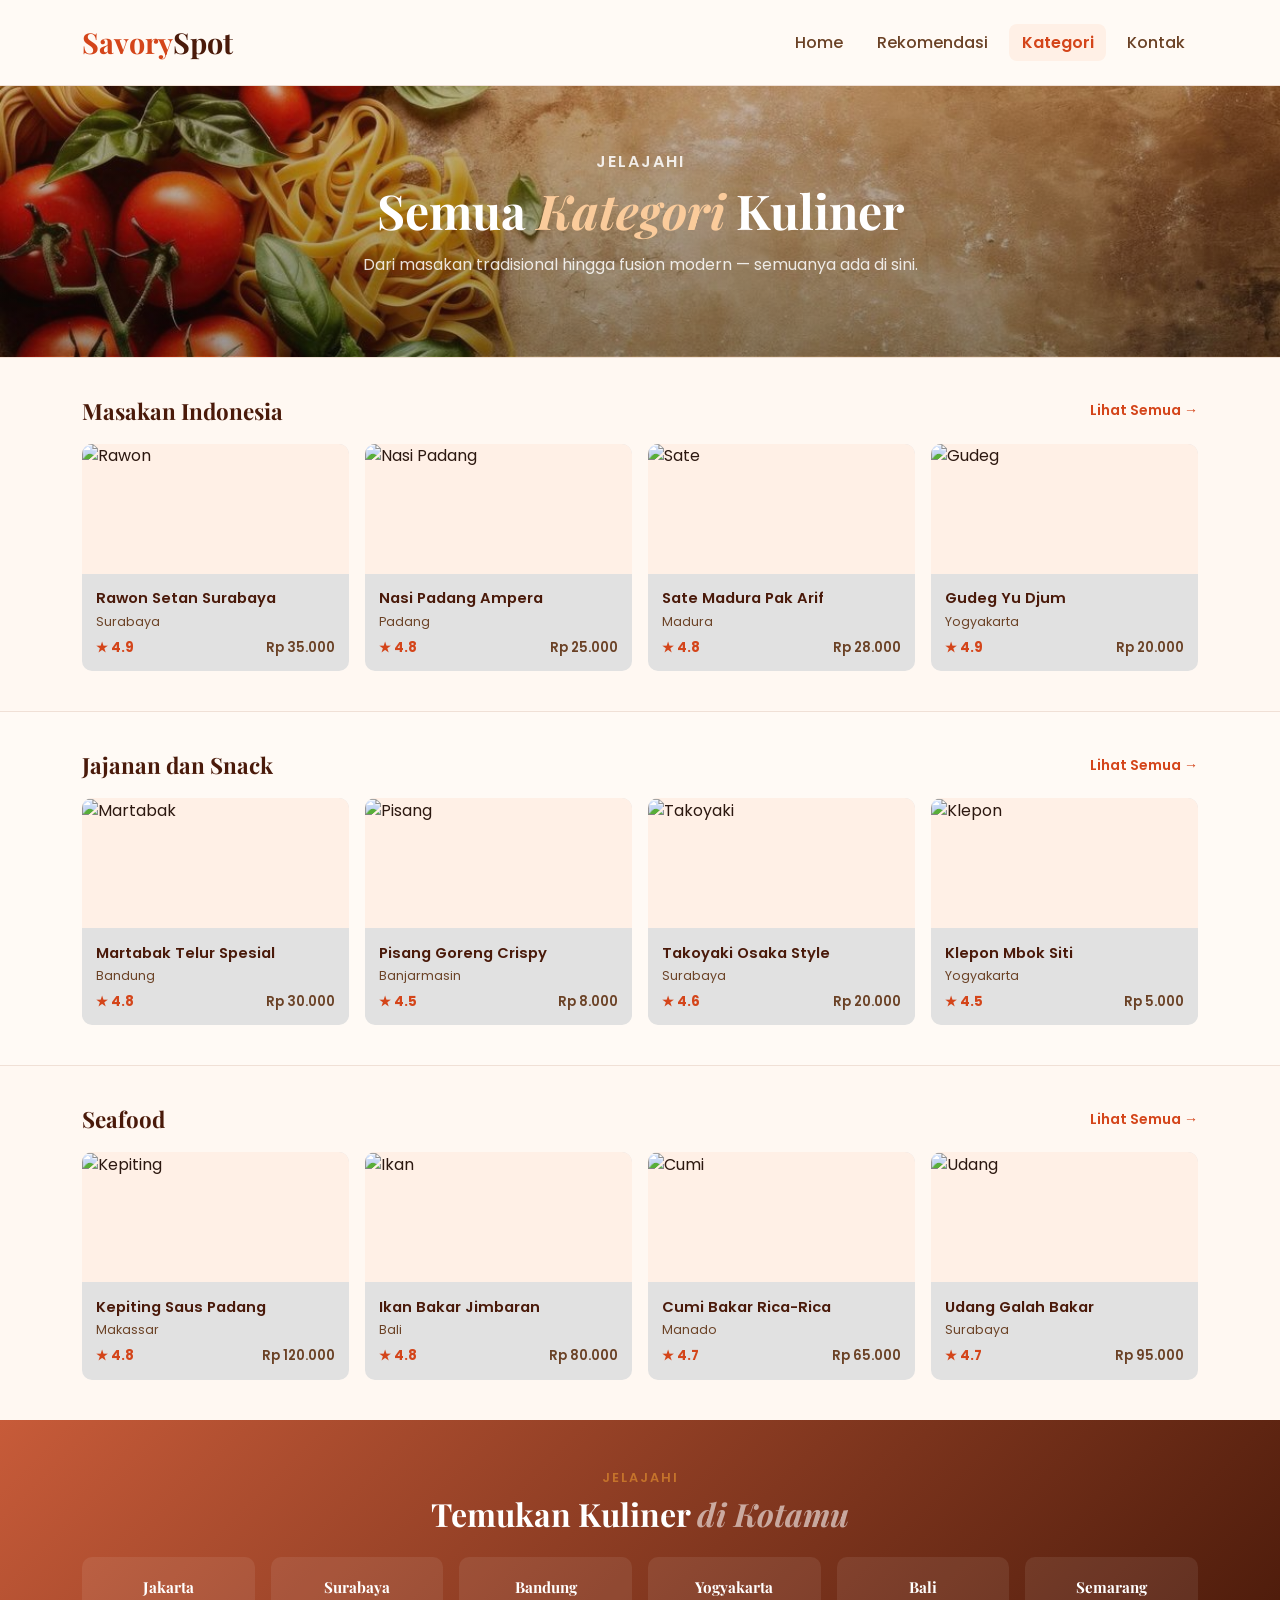
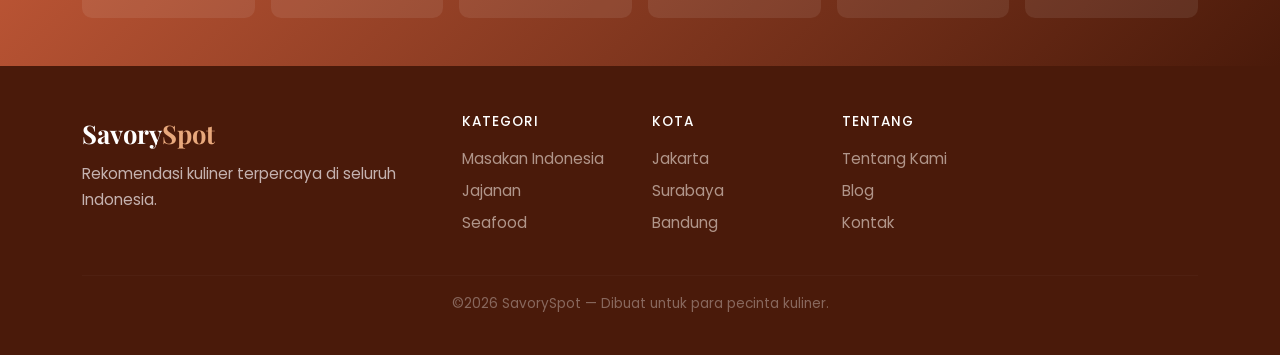
==== kategori.html @ 8c958697 "Add files via upload" ====
<!DOCTYPE html>
<html lang="id">
<head>
  <meta charset="UTF-8" />
  <meta name="viewport" content="width=device-width, initial-scale=1.0" />
  <title>Kategori — SavorySpot</title>
  <link href="https://cdnjs.cloudflare.com/ajax/libs/bootstrap/5.3.2/css/bootstrap.min.css" rel="stylesheet" />
  <link href="https://fonts.googleapis.com/css2?family=Playfair+Display:ital,wght@0,700;1,700&family=Poppins:wght@400;500;600;700&display=swap" rel="stylesheet" />
  <link rel="stylesheet" href="kategori.css" />
</head>
<body>

  <nav class="navbar navbar-expand-lg sticky-top">
    <div class="container">
      <a class="navbar-brand" href="home.html">Savory<span>Spot</span></a>
      <button class="navbar-toggler" type="button" data-bs-toggle="collapse" data-bs-target="#menuNav">
        <span class="navbar-toggler-icon"></span>
      </button>
      <div class="collapse navbar-collapse justify-content-end" id="menuNav">
        <ul class="navbar-nav gap-2">
          <li class="nav-item"><a class="nav-link" href="index.html">Home</a></li>
          <li class="nav-item"><a class="nav-link" href="rekomendasi.html">Rekomendasi</a></li>
          <li class="nav-item"><a class="nav-link aktif" href="kategori.html">Kategori</a></li>
          <li class="nav-item"><a class="nav-link" href="kontak.html">Kontak</a></li>
        </ul>
      </div>
    </div>
  </nav>

  <section class="header-halaman">
    <div class="container text-center">
      <p class="label">JELAJAHI</p>
      <h1>Semua <em>Kategori</em> Kuliner</h1>
      <p>Dari masakan tradisional hingga fusion modern — semuanya ada di sini.</p>
    </div>
  </section>

  <!-- MASAKAN INDONESIA -->
  <section class="seksi-makanan" id="indonesia">
    <div class="container">
      <div class="judul-seksi">
        <h2>Masakan Indonesia</h2>
        <a href="rekomendasi.html" class="link-semua">Lihat Semua →</a>
      </div>
      <div class="row g-3">
        <div class="col-6 col-md-3">
          <div class="kartu-kecil">
            <div class="kk-foto"><img src="https://i.pinimg.com/736x/e2/7d/fb/e27dfba4fd99f35994950bc846e9a351.jpg" alt="Rawon" /></div>
            <div class="kk-isi">
              <div class="kk-nama">Rawon Setan Surabaya</div>
              <div class="kk-lokasi">Surabaya</div>
              <div class="kk-bawah"><span class="kk-rating">★ 4.9</span><span class="kk-harga">Rp 35.000</span></div>
            </div>
          </div>
        </div>
        <div class="col-6 col-md-3">
          <div class="kartu-kecil">
            <div class="kk-foto"><img src="https://i.pinimg.com/736x/32/4e/29/324e293b7036ab182ef052e3997b4f14.jpg" alt="Nasi Padang" /></div>
            <div class="kk-isi">
              <div class="kk-nama">Nasi Padang Ampera</div>
              <div class="kk-lokasi">Padang</div>
              <div class="kk-bawah"><span class="kk-rating">★ 4.8</span><span class="kk-harga">Rp 25.000</span></div>
            </div>
          </div>
        </div>
        <div class="col-6 col-md-3">
          <div class="kartu-kecil">
            <div class="kk-foto"><img src="https://i.pinimg.com/736x/c7/4c/f9/c74cf9e1f03318660769c7e12c3b245c.jpg" alt="Sate" /></div>
            <div class="kk-isi">
              <div class="kk-nama">Sate Madura Pak Arif</div>
              <div class="kk-lokasi">Madura</div>
              <div class="kk-bawah"><span class="kk-rating">★ 4.8</span><span class="kk-harga">Rp 28.000</span></div>
            </div>
          </div>
        </div>
        <div class="col-6 col-md-3">
          <div class="kartu-kecil">
            <div class="kk-foto"><img src="https://i.pinimg.com/1200x/19/fe/cb/19fecbe77f0d580864dfdad310eb67a2.jpg" alt="Gudeg" /></div>
            <div class="kk-isi">
              <div class="kk-nama">Gudeg Yu Djum</div>
              <div class="kk-lokasi">Yogyakarta</div>
              <div class="kk-bawah"><span class="kk-rating">★ 4.9</span><span class="kk-harga">Rp 20.000</span></div>
            </div>
          </div>
        </div>
      </div>
    </div>
  </section>

  <!-- JAJANAN -->
  <section class="seksi-makanan bg-putih" id="jajanan">
    <div class="container">
      <div class="judul-seksi">
        <h2>Jajanan dan Snack</h2>
        <a href="rekomendasi.html" class="link-semua">Lihat Semua →</a>
      </div>
      <div class="row g-3">
        <div class="col-6 col-md-3">
          <div class="kartu-kecil">
            <div class="kk-foto"><img src="https://i.pinimg.com/736x/9f/1c/fe/9f1cfed9a26135bb90e011c10942beb5.jpg" alt="Martabak" /></div>
            <div class="kk-isi">
              <div class="kk-nama">Martabak Telur Spesial</div>
              <div class="kk-lokasi">Bandung</div>
              <div class="kk-bawah"><span class="kk-rating">★ 4.8</span><span class="kk-harga">Rp 30.000</span></div>
            </div>
          </div>
        </div>
        <div class="col-6 col-md-3">
          <div class="kartu-kecil">
            <div class="kk-foto"><img src="https://i.pinimg.com/736x/a4/cf/25/a4cf25ba39e4b3d9e54c5f979df4502f.jpg" alt="Pisang" /></div>
            <div class="kk-isi">
              <div class="kk-nama">Pisang Goreng Crispy</div>
              <div class="kk-lokasi">Banjarmasin</div>
              <div class="kk-bawah"><span class="kk-rating">★ 4.5</span><span class="kk-harga">Rp 8.000</span></div>
            </div>
          </div>
        </div>
        <div class="col-6 col-md-3">
          <div class="kartu-kecil">
            <div class="kk-foto"><img src="https://i.pinimg.com/1200x/0c/cc/bb/0cccbb3bd4b81025047cb942ee5e5b1a.jpg" alt="Takoyaki" /></div>
            <div class="kk-isi">
              <div class="kk-nama">Takoyaki Osaka Style</div>
              <div class="kk-lokasi">Surabaya</div>
              <div class="kk-bawah"><span class="kk-rating">★ 4.6</span><span class="kk-harga">Rp 20.000</span></div>
            </div>
          </div>
        </div>
        <div class="col-6 col-md-3">
          <div class="kartu-kecil">
            <div class="kk-foto"><img src="https://i1-c.pinimg.com/736x/1a/3d/e3/1a3de3dff6219a815c5623024ca36a84.jpg" alt="Klepon" /></div>
            <div class="kk-isi">
              <div class="kk-nama">Klepon Mbok Siti</div>
              <div class="kk-lokasi">Yogyakarta</div>
              <div class="kk-bawah"><span class="kk-rating">★ 4.5</span><span class="kk-harga">Rp 5.000</span></div>
            </div>
          </div>
        </div>
      </div>
    </div>
  </section>

  <!-- SEAFOOD -->
  <section class="seksi-makanan" id="seafood">
    <div class="container">
      <div class="judul-seksi">
        <h2>Seafood</h2>
        <a href="rekomendasi.html" class="link-semua">Lihat Semua →</a>
      </div>
      <div class="row g-3">
        <div class="col-6 col-md-3">
          <div class="kartu-kecil">
            <div class="kk-foto"><img src="https://i.pinimg.com/736x/b2/7d/55/b27d555f42937e76979c2dbb1275b3b8.jpg" alt="Kepiting" /></div>
            <div class="kk-isi">
              <div class="kk-nama">Kepiting Saus Padang</div>
              <div class="kk-lokasi">Makassar</div>
              <div class="kk-bawah"><span class="kk-rating">★ 4.8</span><span class="kk-harga">Rp 120.000</span></div>
            </div>
          </div>
        </div>
        <div class="col-6 col-md-3">
          <div class="kartu-kecil">
            <div class="kk-foto"><img src="https://i.pinimg.com/736x/49/cc/95/49cc955cb1a67fe6e1c396873661c896.jpg" alt="Ikan" /></div>
            <div class="kk-isi">
              <div class="kk-nama">Ikan Bakar Jimbaran</div>
              <div class="kk-lokasi">Bali</div>
              <div class="kk-bawah"><span class="kk-rating">★ 4.8</span><span class="kk-harga">Rp 80.000</span></div>
            </div>
          </div>
        </div>
        <div class="col-6 col-md-3">
          <div class="kartu-kecil">
            <div class="kk-foto"><img src="https://i.pinimg.com/736x/17/62/d2/1762d235c83d1dafc35a07055ee05b0a.jpg" alt="Cumi" /></div>
            <div class="kk-isi">
              <div class="kk-nama">Cumi Bakar Rica-Rica</div>
              <div class="kk-lokasi">Manado</div>
              <div class="kk-bawah"><span class="kk-rating">★ 4.7</span><span class="kk-harga">Rp 65.000</span></div>
            </div>
          </div>
        </div>
        <div class="col-6 col-md-3">
          <div class="kartu-kecil">
            <div class="kk-foto"><img src="https://i.pinimg.com/236x/ab/13/62/ab13621aa5e748eeb344415e475b4ebb.jpg" alt="Udang" /></div>
            <div class="kk-isi">
              <div class="kk-nama">Udang Galah Bakar</div>
              <div class="kk-lokasi">Surabaya</div>
              <div class="kk-bawah"><span class="kk-rating">★ 4.7</span><span class="kk-harga">Rp 95.000</span></div>
            </div>
          </div>
        </div>
      </div>
    </div>
  </section>

  <!-- KOTA -->
  <section class="seksi-kota">
    <div class="container">
      <div class="text-center mb-4">
        <p class="label" style="color:#c5732b">JELAJAHI</p>
        <h2>Temukan Kuliner <em>di Kotamu</em></h2>
      </div>
      <div class="row g-3">
        <div class="col-6 col-md-4 col-lg-2"><a href="#jakarta" class="kotak-kota" onclick="klikKota(event,this)"><div>Jakarta</div></a></div>
        <div class="col-6 col-md-4 col-lg-2"><a href="#surabaya" class="kotak-kota" onclick="klikKota(event,this)"><div>Surabaya</div></a></div>
        <div class="col-6 col-md-4 col-lg-2"><a href="#bandung" class="kotak-kota" onclick="klikKota(event,this)"><div>Bandung</div></a></div>
        <div class="col-6 col-md-4 col-lg-2"><a href="#yogyakarta" class="kotak-kota" onclick="klikKota(event,this)"><div>Yogyakarta</div></a></div>
        <div class="col-6 col-md-4 col-lg-2"><a href="#bali" class="kotak-kota" onclick="klikKota(event,this)"><div>Bali</div></a></div>
        <div class="col-6 col-md-4 col-lg-2"><a href="#semarang" class="kotak-kota" onclick="klikKota(event,this)"><div>Semarang</div></a></div>
      </div>
    </div>
  </section>

  <footer>
    <div class="container">
      <div class="row g-4 mb-4">
        <div class="col-lg-4">
          <div class="footer-brand">Savory<span>Spot</span></div>
          <p>Rekomendasi kuliner terpercaya di seluruh Indonesia.</p>
        </div>
        <div class="col-lg-2 col-6">
          <h5>Kategori</h5>
          <ul>
            <li><a href="#indonesia">Masakan Indonesia</a></li>
            <li><a href="#jajanan">Jajanan</a></li>
            <li><a href="#seafood">Seafood</a></li>
          </ul>
        </div>
        <div class="col-lg-2 col-6">
          <h5>Kota</h5>
          <ul>
            <li><a href="#jakarta">Jakarta</a></li>
            <li><a href="#surabaya">Surabaya</a></li>
            <li><a href="#bandung">Bandung</a></li>
          </ul>
        </div>
        <div class="col-lg-2 col-6">
          <h5>Tentang</h5>
          <ul>
            <li><a href="#tentang kami">Tentang Kami</a></li>
            <li><a href="#blog">Blog</a></li>
            <li><a href="kontak.html">Kontak</a></li>
          </ul>
        </div>
      </div>
      <hr />
      <p class="footer-bawah">©2026 SavorySpot — Dibuat untuk para pecinta kuliner.</p>
    </div>
  </footer>
  <script src="script.js"></script>
</body>
</html>
---- kategori.css ----
@import url('https://fonts.googleapis.com/css2?family=Playfair+Display:ital,wght@0,700;1,700&family=Poppins:wght@400;500;600;700&display=swap');

:root {
  --pink: #D4451A;
  --pink-gelap: #4A1A0A;
  --pink-muda: #FFF0E6;
  --pink-soft: #FFDAC1;
  --putih: #FFFAF5;
  --teks: #2C1810;
  --teks-abu: #6B4226;
  --bg: #FFF8F2;
}

* { margin: 0; padding: 0; box-sizing: border-box; }
html { scroll-behavior: smooth; }

body {
  font-family: 'Poppins', sans-serif;
  background: var(--bg);
  color: var(--teks);
  font-size: 16px;
}

/* NAVBAR */
.navbar {
  background: var(--putih) !important;
  border-bottom: 1px solid #f0e0d6;
  padding: 1rem 0;
}
.navbar-brand {
  font-family: 'Playfair Display', serif;
  font-size: 1.8rem;
  font-weight: 700;
  color: var(--pink) !important;
  text-decoration: none;
}
.navbar-brand span { color: var(--pink-gelap); }
.nav-link {
  color: var(--teks-abu) !important;
  font-weight: 500;
  font-size: 1rem;
  padding: 0.4rem 0.8rem !important;
  border-radius: 8px;
  transition: all 0.2s;
}
.nav-link:hover, .nav-link.aktif {
  color: var(--pink) !important;
  font-weight: 600;
  background: var(--pink-muda);
}

/* HEADER */
.header-halaman {
  background: linear-gradient(#4a1a0a4f, #08080867), url('bg1.jpg');
  background-position: center;
  background-size: cover;
  padding: 4rem 2rem;
  color: white;
}
.label {
  font-size: 0.8rem;
  letter-spacing: 2px;
  text-transform: uppercase;
  color: #FFD4A8;
  font-weight: 600;
  margin-bottom: 0.5rem;
}
.header-halaman h1 {
  font-family: 'Playfair Display', serif;
  font-size: clamp(2rem, 5vw, 3rem);
  font-weight: 700;
  margin-bottom: 0.8rem;
}
.header-halaman h1 em { color: #facb9b; font-style: italic; }
.header-halaman p { font-size: 1rem; color: rgba(255,255,255,0.85); }

/* SEKSI MAKANAN */
.seksi-makanan {
  padding: 2.5rem 0;
  border-top: 1px solid #f0e0d6;
}
.seksi-makanan.bg-putih { background: var(--putih); }

.judul-seksi {
  display: flex;
  align-items: center;
  justify-content: space-between;
  margin-bottom: 1.2rem;
  flex-wrap: wrap;
  gap: 0.5rem;
}
.judul-seksi h2 {
  font-family: 'Playfair Display', serif;
  font-size: 1.4rem;
  font-weight: 700;
  color: var(--pink-gelap);
  margin: 0;
}
.link-semua {
  color: var(--pink);
  font-size: 0.88rem;
  font-weight: 600;
  text-decoration: none;
  transition: opacity 0.2s;
}
.link-semua:hover { opacity: 0.7; }

/* KARTU KECIL */
.kartu-kecil {
  background: rgb(225, 225, 225);
  border-radius: 10px;
  overflow: hidden;
  cursor: pointer;
  transition: transform 0.2s;
}
.kartu-kecil:hover { transform: translateY(-3px); }

.kk-foto {
  height: 130px;
  overflow: hidden;
  background: var(--pink-muda);
}
.kk-foto img {
  width: 100%;
  height: 100%;
  object-fit: cover;
}

.kk-isi { padding: 0.85rem; }
.kk-nama {
  font-size: 0.92rem;
  font-weight: 600;
  color: var(--pink-gelap);
  margin-bottom: 0.2rem;
}
.kk-lokasi {
  font-size: 0.78rem;
  color: var(--teks-abu);
  margin-bottom: 0.4rem;
}
.kk-bawah { display: flex; justify-content: space-between; }
.kk-rating {
  font-size: 0.82rem;
  font-weight: 700;
  color: var(--pink);
}
.kk-harga {
  font-size: 0.82rem;
  font-weight: 600;
  color: var(--teks-abu);
}

/* SEKSI KOTA */
.seksi-kota {
  background: linear-gradient(135deg, #C75B39, #4A1A0A);
  padding: 3rem 0;
}
.seksi-kota h2 {
  font-family: 'Playfair Display', serif;
  font-size: clamp(1.4rem, 3vw, 2rem);
  color: white;
  font-weight: 700;
}
.seksi-kota h2 em { color: #fbf9f897; font-style: italic; }

.kotak-kota {
  display: flex;
  align-items: center;
  justify-content: center;
  background: rgba(255,255,255,0.08);
  border-radius: 10px;
  padding: 1.2rem 1rem;
  text-align: center;
  text-decoration: none;
  transition: background 0.2s;
  cursor: pointer;
}
.kotak-kota div {
  font-family: 'Playfair Display', serif;
  font-size: 0.95rem;
  font-weight: 700;
  color: white;
}
.kotak-kota:hover { background: rgba(249, 238, 238, 0.15); }



/* FOOTER */
footer {
  background: var(--pink-gelap);
  color: rgba(250,243,246,0.7);
  padding: 3rem 0 1.5rem;
}
.footer-brand {
  font-family: 'Playfair Display', serif;
  font-size: 1.6rem;
  font-weight: 700;
  color: white;
  margin-bottom: 0.5rem;
}
.footer-brand span { color: #E8A87C; }
footer p { font-size: 0.95rem; line-height: 1.7; }
footer h5 {
  color: white;
  font-size: 0.85rem;
  letter-spacing: 1px;
  text-transform: uppercase;
  margin-bottom: 1rem;
}
footer ul { list-style: none; padding: 0; }
footer ul li { margin-bottom: 0.5rem; }
footer ul a {
  color: rgba(245,232,224,0.6);
  font-size: 0.95rem;
  text-decoration: none;
  transition: color 0.2s;
}
footer ul a:hover { color: #E8A87C; }
footer hr { border-color: rgba(255,255,255,0.1); }
.footer-bawah {
  text-align: center;
  font-size: 0.85rem;
  color: rgba(251,250,250,0.35);
}
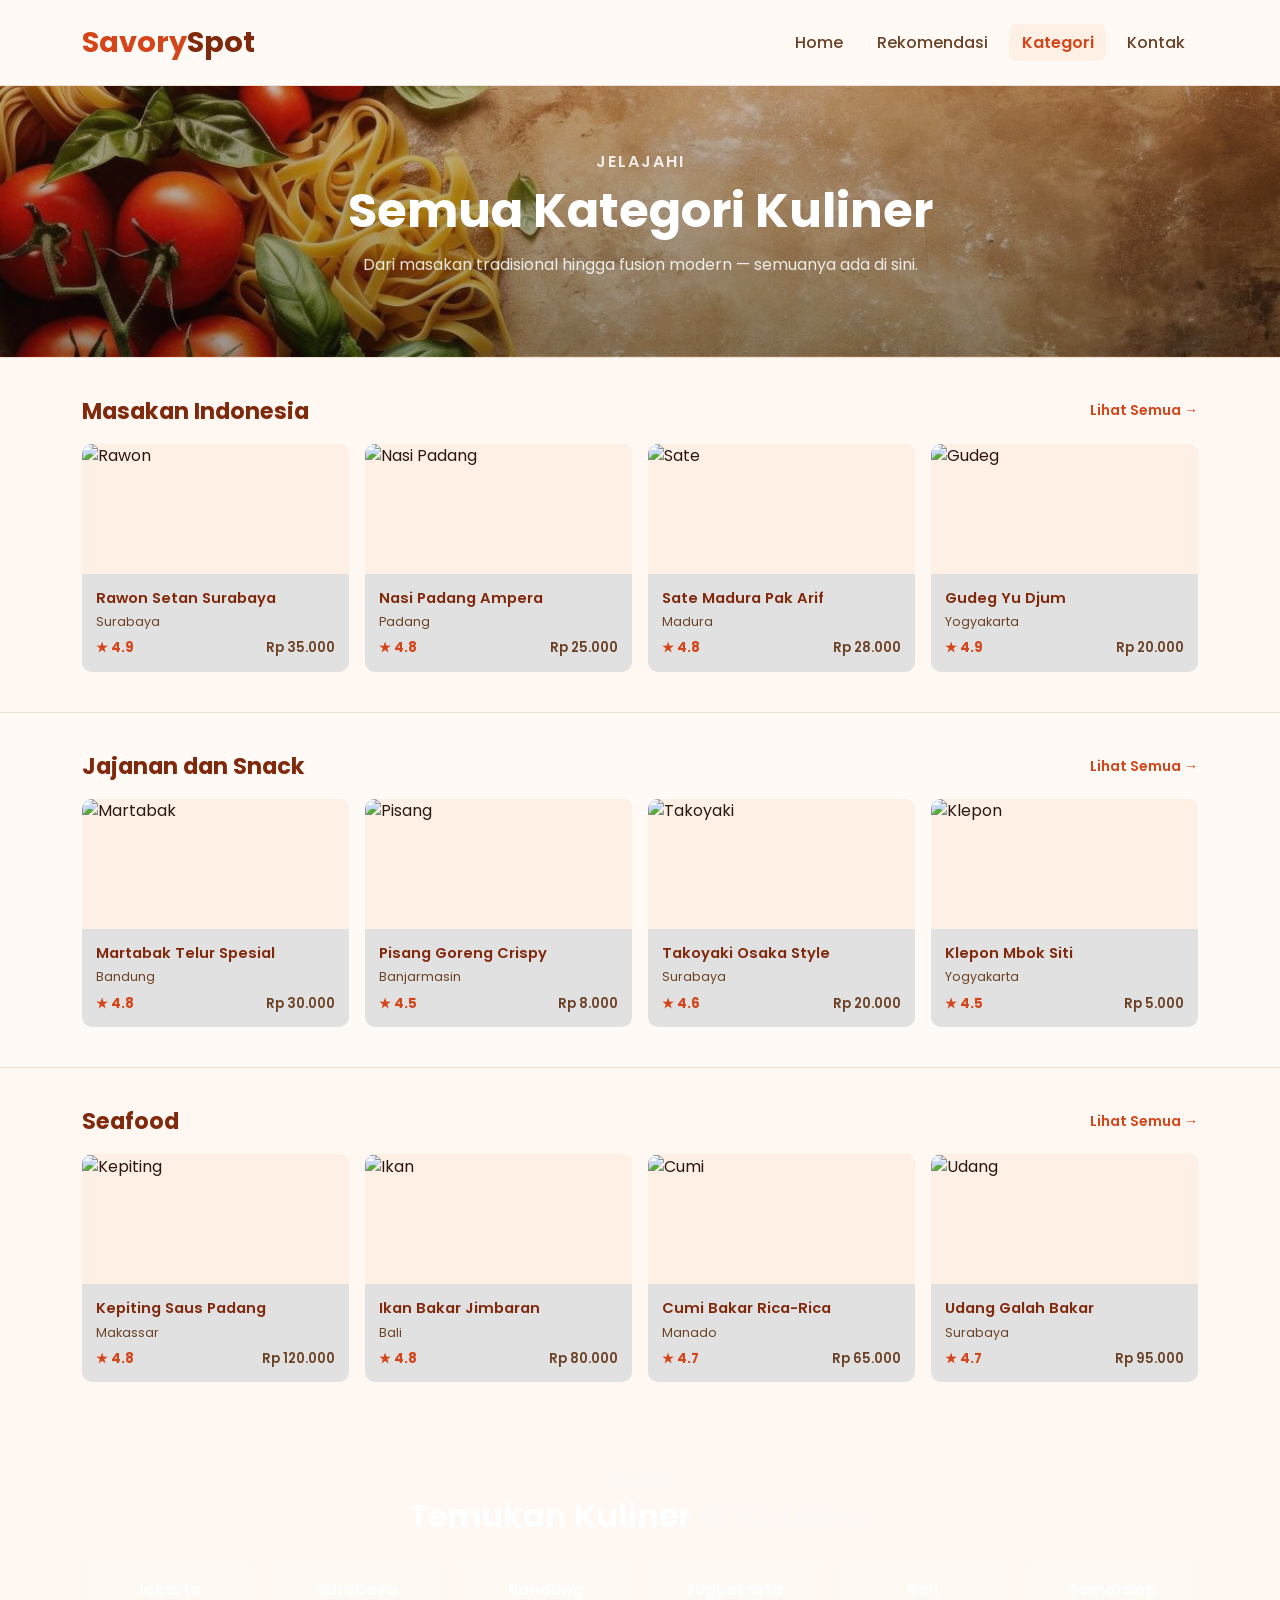
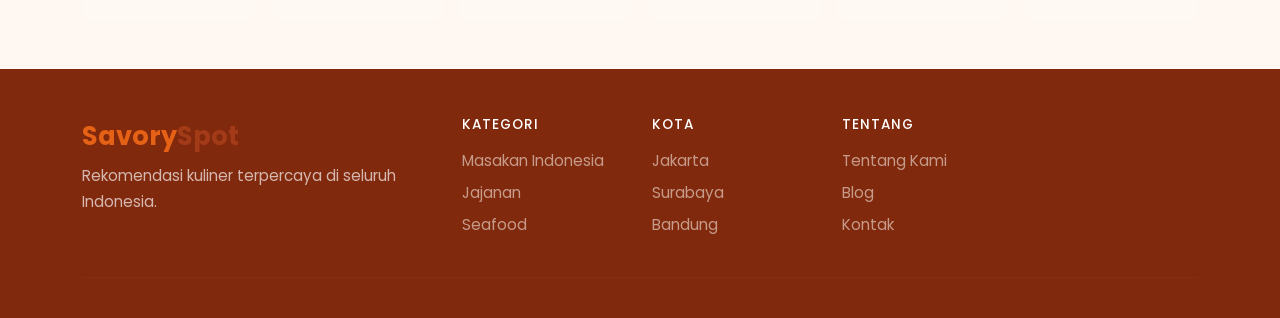
==== commit bdb504eb: "Update kategori.html" ====
--- a/kategori.html
+++ b/kategori.html
@@ -10,6 +10,8 @@
 </head>
 <body>
 
+
+  <!--NAVBAR -->
   <nav class="navbar navbar-expand-lg sticky-top">
     <div class="container">
       <a class="navbar-brand" href="home.html">Savory<span>Spot</span></a>
@@ -26,14 +28,16 @@
       </div>
     </div>
   </nav>
-
-  <section class="header-halaman">
+   <section class="header-halaman">
     <div class="container text-center">
       <p class="label">JELAJAHI</p>
       <h1>Semua <em>Kategori</em> Kuliner</h1>
       <p>Dari masakan tradisional hingga fusion modern — semuanya ada di sini.</p>
     </div>
   </section>
+  <!--NAVBAR PENUTUP-->
+
+
 
   <!-- MASAKAN INDONESIA -->
   <section class="seksi-makanan" id="indonesia">
@@ -191,20 +195,22 @@
     </div>
   </section>
 
+
+  
   <!-- KOTA -->
   <section class="seksi-kota">
     <div class="container">
       <div class="text-center mb-4">
-        <p class="label" style="color:#c5732b">JELAJAHI</p>
+        <p class="label" style="color:#f9f9f8">JELAJAHI</p>
         <h2>Temukan Kuliner <em>di Kotamu</em></h2>
       </div>
       <div class="row g-3">
-        <div class="col-6 col-md-4 col-lg-2"><a href="#jakarta" class="kotak-kota" onclick="klikKota(event,this)"><div>Jakarta</div></a></div>
-        <div class="col-6 col-md-4 col-lg-2"><a href="#surabaya" class="kotak-kota" onclick="klikKota(event,this)"><div>Surabaya</div></a></div>
-        <div class="col-6 col-md-4 col-lg-2"><a href="#bandung" class="kotak-kota" onclick="klikKota(event,this)"><div>Bandung</div></a></div>
-        <div class="col-6 col-md-4 col-lg-2"><a href="#yogyakarta" class="kotak-kota" onclick="klikKota(event,this)"><div>Yogyakarta</div></a></div>
-        <div class="col-6 col-md-4 col-lg-2"><a href="#bali" class="kotak-kota" onclick="klikKota(event,this)"><div>Bali</div></a></div>
-        <div class="col-6 col-md-4 col-lg-2"><a href="#semarang" class="kotak-kota" onclick="klikKota(event,this)"><div>Semarang</div></a></div>
+        <div class="col-6 col-md-4 col-lg-2"><a href="#jakarta" class="kotak-kota"><div>Jakarta</div></a></div>
+        <div class="col-6 col-md-4 col-lg-2"><a href="#surabaya" class="kotak-kota"><div>Surabaya</div></a></div>
+        <div class="col-6 col-md-4 col-lg-2"><a href="#bandung" class="kotak-kota" ><div>Bandung</div></a></div>
+        <div class="col-6 col-md-4 col-lg-2"><a href="#yogyakarta" class="kotak-kota"><div>Yogyakarta</div></a></div>
+        <div class="col-6 col-md-4 col-lg-2"><a href="#bali" class="kotak-kota"><div>Bali</div></a></div>
+        <div class="col-6 col-md-4 col-lg-2"><a href="#semarang" class="kotak-kota"><div>Semarang</div></a></div>
       </div>
     </div>
   </section>
@@ -242,9 +248,8 @@
         </div>
       </div>
       <hr />
-      <p class="footer-bawah">©2026 SavorySpot — Dibuat untuk para pecinta kuliner.</p>
     </div>
   </footer>
   <script src="script.js"></script>
 </body>
-</html>+</html>
--- a/kategori.css
+++ b/kategori.css
@@ -1,8 +1,8 @@
-@import url('https://fonts.googleapis.com/css2?family=Playfair+Display:ital,wght@0,700;1,700&family=Poppins:wght@400;500;600;700&display=swap');
+@import url('https://fonts.googleapis.com/css2?family=Poppins:wght=400;500;600;700;800;900&display=swap');
 
 :root {
   --pink: #D4451A;
-  --pink-gelap: #4A1A0A;
+  --pink-gelap: #80290c;
   --pink-muda: #FFF0E6;
   --pink-soft: #FFDAC1;
   --putih: #FFFAF5;
@@ -11,11 +11,16 @@
   --bg: #FFF8F2;
 }
 
-* { margin: 0; padding: 0; box-sizing: border-box; }
+* { 
+  margin: 0; 
+  padding: 0; 
+  box-sizing: border-box; 
+  font-family: 'Poppins', sans-serif !important; /* Memaksa semua elemen default menggunakan Poppins */
+}
+
 html { scroll-behavior: smooth; }
 
 body {
-  font-family: 'Poppins', sans-serif;
   background: var(--bg);
   color: var(--teks);
   font-size: 16px;
@@ -28,7 +33,6 @@
   padding: 1rem 0;
 }
 .navbar-brand {
-  font-family: 'Playfair Display', serif;
   font-size: 1.8rem;
   font-weight: 700;
   color: var(--pink) !important;
@@ -49,7 +53,7 @@
   background: var(--pink-muda);
 }
 
-/* HEADER */
+/* BANNER */
 .header-halaman {
   background: linear-gradient(#4a1a0a4f, #08080867), url('bg1.jpg');
   background-position: center;
@@ -60,21 +64,26 @@
 .label {
   font-size: 0.8rem;
   letter-spacing: 2px;
-  text-transform: uppercase;
   color: #FFD4A8;
   font-weight: 600;
   margin-bottom: 0.5rem;
 }
+
+.header-halaman em, 
+.header-halaman i,
+.label em,
+.label i {
+  font-style: normal !important;
+}
+
 .header-halaman h1 {
-  font-family: 'Playfair Display', serif;
   font-size: clamp(2rem, 5vw, 3rem);
   font-weight: 700;
   margin-bottom: 0.8rem;
 }
-.header-halaman h1 em { color: #facb9b; font-style: italic; }
 .header-halaman p { font-size: 1rem; color: rgba(255,255,255,0.85); }
 
-/* SEKSI MAKANAN */
+/* SEKSI MAKANAN & REKOMENDASI */
 .seksi-makanan {
   padding: 2.5rem 0;
   border-top: 1px solid #f0e0d6;
@@ -90,7 +99,6 @@
   gap: 0.5rem;
 }
 .judul-seksi h2 {
-  font-family: 'Playfair Display', serif;
   font-size: 1.4rem;
   font-weight: 700;
   color: var(--pink-gelap);
@@ -105,63 +113,78 @@
 }
 .link-semua:hover { opacity: 0.7; }
 
-/* KARTU KECIL */
-.kartu-kecil {
+/* KARTU KULINER (BESAR & KECIL) */
+.kartu, .kartu-kecil {
   background: rgb(225, 225, 225);
   border-radius: 10px;
   overflow: hidden;
   cursor: pointer;
-  transition: transform 0.2s;
-}
-.kartu-kecil:hover { transform: translateY(-3px); }
-
-.kk-foto {
-  height: 130px;
+}
+
+
+.kartu:hover, .kartu-kecil:hover { 
+  transform: none !important; 
+}
+
+.kartu-gambar, .kk-foto {
+  height: 180px;
   overflow: hidden;
   background: var(--pink-muda);
 }
-.kk-foto img {
+.kk-foto { height: 130px; }
+
+.kartu-gambar img, .kk-foto img {
   width: 100%;
   height: 100%;
   object-fit: cover;
 }
 
-.kk-isi { padding: 0.85rem; }
-.kk-nama {
-  font-size: 0.92rem;
-  font-weight: 600;
+.kartu-isi, .kk-isi { padding: 0.85rem; }
+
+/* Styling text komponen dalam kartu */
+.kartu-nama, .kk-nama {
+  font-size: 1.1rem;
+  font-weight: 700;
   color: var(--pink-gelap);
-  margin-bottom: 0.2rem;
-}
-.kk-lokasi {
-  font-size: 0.78rem;
+  margin-bottom: 0.25rem;
+}
+.kk-nama { font-size: 0.92rem; font-weight: 600; }
+
+.kartu-lokasi, .kk-lokasi {
+  font-size: 0.83rem;
   color: var(--teks-abu);
-  margin-bottom: 0.4rem;
-}
-.kk-bawah { display: flex; justify-content: space-between; }
-.kk-rating {
-  font-size: 0.82rem;
+  margin-bottom: 0.7rem;
+}
+.kk-lokasi { font-size: 0.78rem; margin-bottom: 0.4rem; }
+
+.kartu-bawah, .kk-bawah { display: flex; justify-content: space-between; align-items: center; }
+
+.kartu-rating, .kk-rating {
+  font-size: 0.88rem;
+  font-weight: 700;
+  color: var(--teks);
+}
+.kk-rating { font-size: 0.82rem; color: var(--pink); }
+.kartu-rating .bintang { color: var(--pink); }
+
+.kartu-harga, .kk-harga {
+  font-size: 1rem;
   font-weight: 700;
   color: var(--pink);
 }
-.kk-harga {
-  font-size: 0.82rem;
-  font-weight: 600;
-  color: var(--teks-abu);
-}
+.kk-harga { font-size: 0.82rem; color: var(--teks-abu); font-weight: 600; }
 
 /* SEKSI KOTA */
 .seksi-kota {
-  background: linear-gradient(135deg, #C75B39, #4A1A0A);
+  background: linear-gradient(135deg, #C75B39);
   padding: 3rem 0;
 }
 .seksi-kota h2 {
-  font-family: 'Playfair Display', serif;
   font-size: clamp(1.4rem, 3vw, 2rem);
   color: white;
   font-weight: 700;
 }
-.seksi-kota h2 em { color: #fbf9f897; font-style: italic; }
+.seksi-kota h2 em { color: #fbf9f897; font-style: normal !important; }
 
 .kotak-kota {
   display: flex;
@@ -176,14 +199,11 @@
   cursor: pointer;
 }
 .kotak-kota div {
-  font-family: 'Playfair Display', serif;
   font-size: 0.95rem;
   font-weight: 700;
   color: white;
 }
 .kotak-kota:hover { background: rgba(249, 238, 238, 0.15); }
-
-
 
 /* FOOTER */
 footer {
@@ -192,33 +212,65 @@
   padding: 3rem 0 1.5rem;
 }
 .footer-brand {
-  font-family: 'Playfair Display', serif;
+  font-family: 'Poppins', sans-serif;
   font-size: 1.6rem;
   font-weight: 700;
-  color: white;
+  color: rgb(228, 97, 21);
   margin-bottom: 0.5rem;
 }
-.footer-brand span { color: #E8A87C; }
-footer p { font-size: 0.95rem; line-height: 1.7; }
+
+.footer-brand span { 
+  color: #a33b19; 
+}
+footer p {
+   font-size: 0.95rem; line-height: 1.7;
+}
 footer h5 {
-  color: white;
+  color: rgb(255, 255, 255);
   font-size: 0.85rem;
   letter-spacing: 1px;
   text-transform: uppercase;
   margin-bottom: 1rem;
 }
-footer ul { list-style: none; padding: 0; }
-footer ul li { margin-bottom: 0.5rem; }
+
+footer ul { 
+  list-style: none; padding: 0;
+}
+
+footer ul li {
+   margin-bottom: 0.5rem; 
+  }
 footer ul a {
   color: rgba(245,232,224,0.6);
   font-size: 0.95rem;
   text-decoration: none;
   transition: color 0.2s;
 }
-footer ul a:hover { color: #E8A87C; }
+footer ul a:hover { color: #733d19; }
+
 footer hr { border-color: rgba(255,255,255,0.1); }
-.footer-bawah {
-  text-align: center;
+
+footer h5 {
   font-size: 0.85rem;
-  color: rgba(251,250,250,0.35);
-}+  letter-spacing: 1px;
+  text-transform: uppercase;
+  margin-bottom: 1rem;
+}
+footer ul { 
+  list-style: none; padding: 0;
+ }
+footer ul li {
+   margin-bottom: 0.5rem; 
+  }
+footer ul a {
+  color: rgba(245,232,224,0.6);
+  font-size: 0.95rem;
+  text-decoration: none;
+  transition: color 0.2s;
+}
+footer ul a:hover { 
+  color: #E8A87C; 
+}
+footer hr { 
+  border-color: rgba(255,255,255,0.1); 
+}
